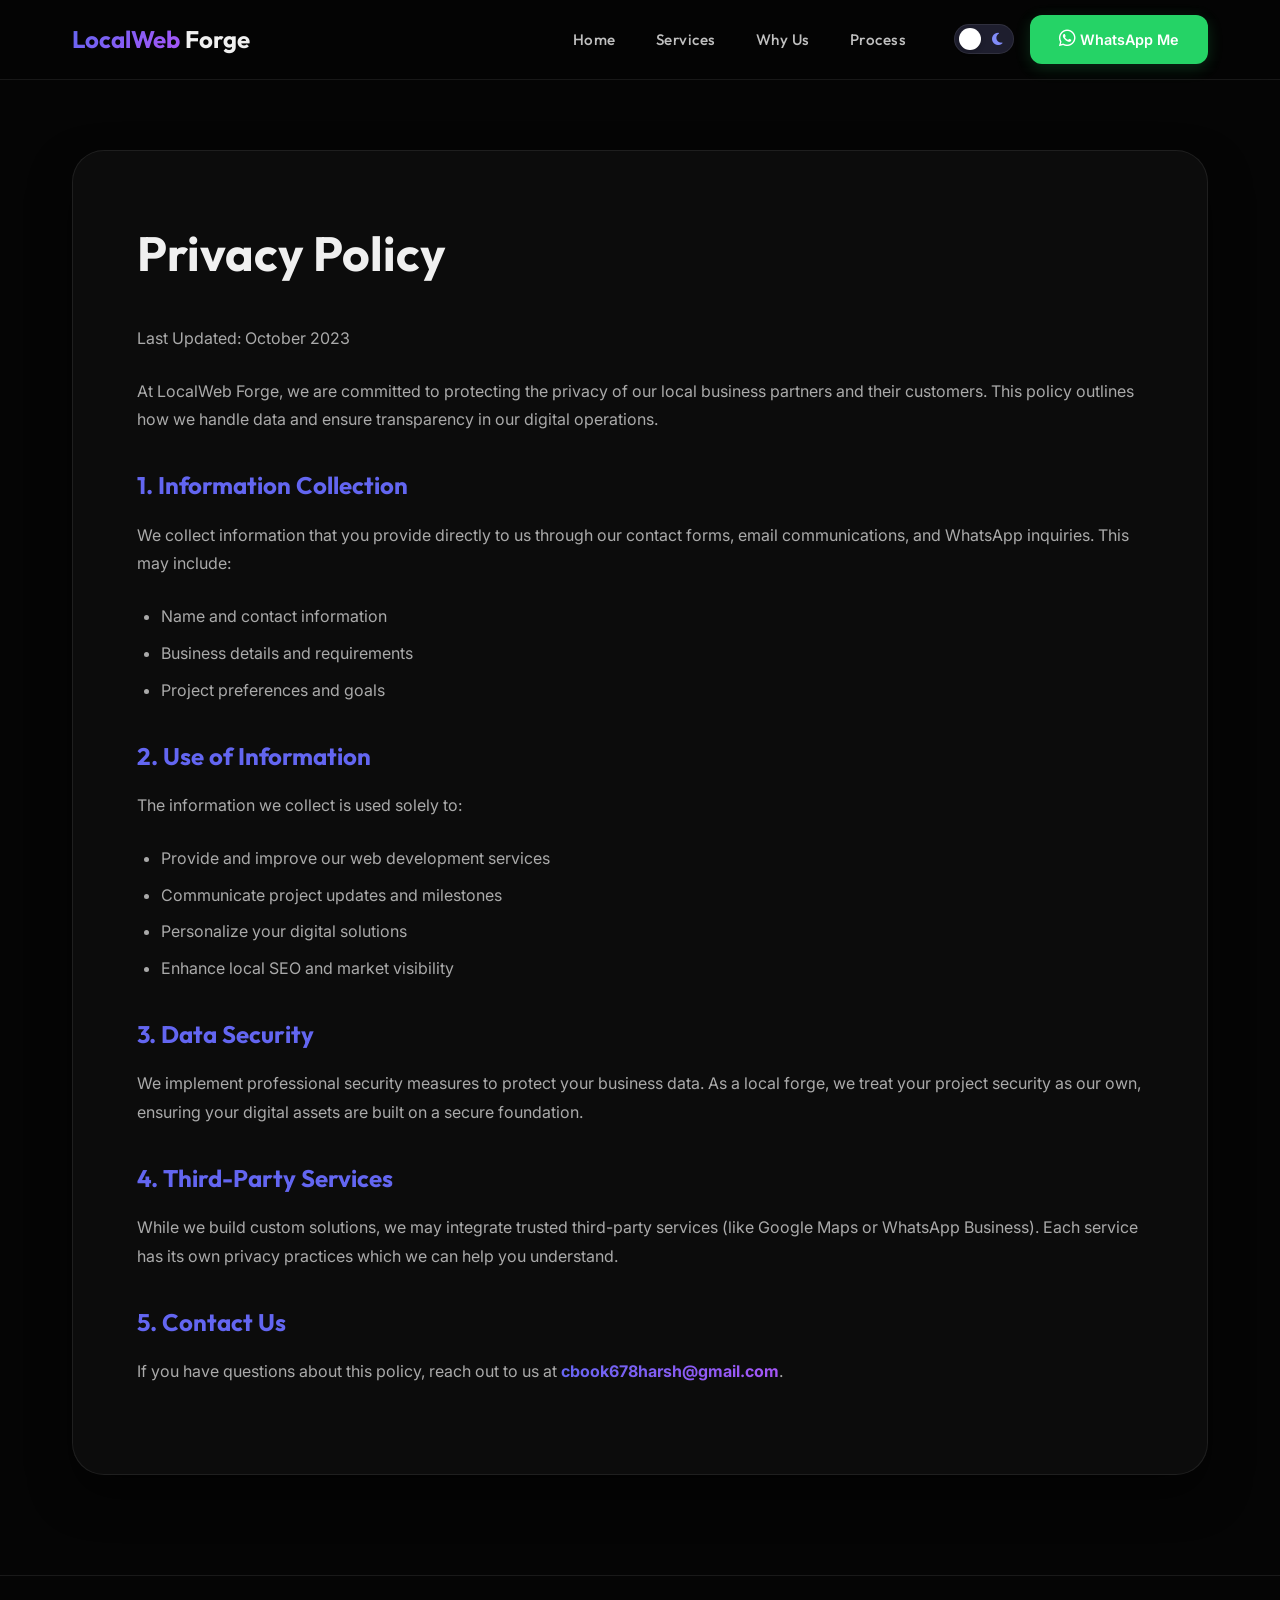
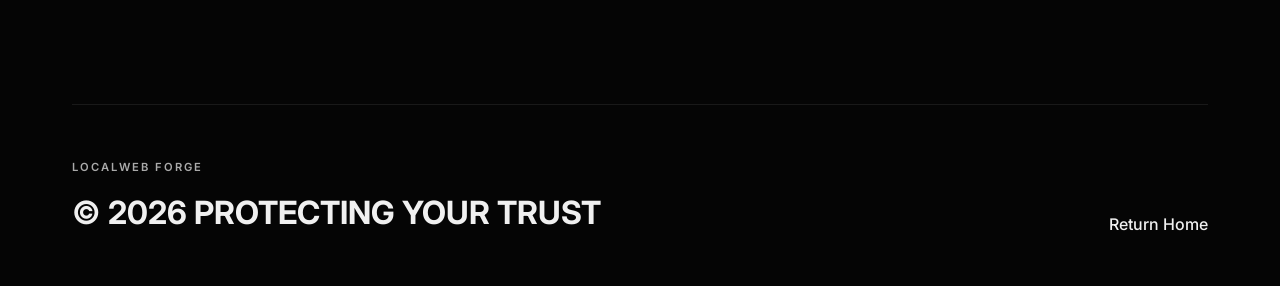
==== privacy.html @ 124cf1d2 "Add files via upload" ====
<!DOCTYPE html>
<html lang="en">
<head>
    <meta charset="UTF-8">
    <meta name="viewport" content="width=device-width, initial-scale=1.0">
    <title>Privacy Policy | LocalWeb Forge</title>
    <link rel="stylesheet" href="style.css">
    <link rel="preconnect" href="https://fonts.googleapis.com">
    <link rel="preconnect" href="https://fonts.gstatic.com" crossorigin>
    <link href="https://fonts.googleapis.com/css2?family=Inter:wght@300;400;500;600;700&family=Outfit:wght@300;400;500;600;700&display=swap" rel="stylesheet">
    <link rel="stylesheet" href="https://cdnjs.cloudflare.com/ajax/libs/font-awesome/6.4.0/css/all.min.css">
    <style>
        .legal-page { padding-top: 150px; padding-bottom: 100px; }
        .legal-card { background: var(--glass-bg); border: 1px solid var(--glass-border); border-radius: 32px; padding: clamp(2rem, 5vw, 4rem); box-shadow: var(--card-shadow); }
        .legal-card h1 { font-family: var(--font-heading); font-size: 3rem; margin-bottom: 2rem; }
        .legal-card h2 { font-family: var(--font-heading); margin-top: 2rem; margin-bottom: 1rem; color: var(--accent-color); }
        .legal-card p, .legal-card ul { margin-bottom: 1.5rem; color: var(--text-muted); line-height: 1.8; }
        .legal-card ul { padding-left: 1.5rem; }
        .legal-card li { margin-bottom: 0.5rem; }
    </style>
</head>
<body class="dark-theme">
    <nav class="navbar">
        <div class="container navbar-content">
            <div class="logo">
                <a href="index.html" style="text-decoration: none; color: inherit;"><span class="gradient-text">LocalWeb</span> Forge</a>
            </div>
            <div class="nav-right">
                <ul class="nav-links">
                    <li><a href="index.html#home">Home</a></li>
                    <li><a href="index.html#services">Services</a></li>
                    <li><a href="index.html#about">Why Us</a></li>
                    <li><a href="index.html#process">Process</a></li>
                </ul>
                <div class="nav-actions">
                    <div class="theme-switch-wrapper">
                        <label class="theme-switch" for="checkbox">
                            <input type="checkbox" id="checkbox" />
                            <div class="slider round">
                                <i class="fas fa-sun"></i>
                                <i class="fas fa-moon"></i>
                            </div>
                        </label>
                    </div>
                    <a href="https://wa.me/919142385537" class="btn btn-whatsapp">
                        <i class="fab fa-whatsapp"></i>
                        <span>WhatsApp Me</span>
                    </a>
                </div>
            </div>
        </div>
    </nav>

    <main class="legal-page container">
        <div class="legal-card">
            <h1>Privacy Policy</h1>
            <p>Last Updated: October 2023</p>
            
            <p>At LocalWeb Forge, we are committed to protecting the privacy of our local business partners and their customers. This policy outlines how we handle data and ensure transparency in our digital operations.</p>

            <h2>1. Information Collection</h2>
            <p>We collect information that you provide directly to us through our contact forms, email communications, and WhatsApp inquiries. This may include:</p>
            <ul>
                <li>Name and contact information</li>
                <li>Business details and requirements</li>
                <li>Project preferences and goals</li>
            </ul>

            <h2>2. Use of Information</h2>
            <p>The information we collect is used solely to:</p>
            <ul>
                <li>Provide and improve our web development services</li>
                <li>Communicate project updates and milestones</li>
                <li>Personalize your digital solutions</li>
                <li>Enhance local SEO and market visibility</li>
            </ul>

            <h2>3. Data Security</h2>
            <p>We implement professional security measures to protect your business data. As a local forge, we treat your project security as our own, ensuring your digital assets are built on a secure foundation.</p>

            <h2>4. Third-Party Services</h2>
            <p>While we build custom solutions, we may integrate trusted third-party services (like Google Maps or WhatsApp Business). Each service has its own privacy practices which we can help you understand.</p>

            <h2>5. Contact Us</h2>
            <p>If you have questions about this policy, reach out to us at <a href="mailto:cbook678harsh@gmail.com" class="gradient-text">cbook678harsh@gmail.com</a>.</p>
        </div>
    </main>

    <footer class="main-footer">
        <div class="container">
            <div class="footer-bottom-bar">
                <div class="copyright">
                    <span class="muted">LOCALWEB FORGE</span>
                    <h3>&copy; 2026 PROTECTING YOUR TRUST</h3>
                </div>
                <div class="footer-links">
                    <a href="index.html" class="btn-text">Return Home</a>
                </div>
            </div>
        </div>
    </footer>

    <script src="main.js"></script>
</body>
</html>
---- style.css ----
:root {
    /* Dark Theme (Default) */
    --bg-color: #050505;
    --text-color: #f0f0f0;
    --text-muted: #aaa;
    --primary-gradient: linear-gradient(135deg, #6366f1 0%, #a855f7 100%);
    --accent-color: #6366f1;
    --glass-bg: rgba(255, 255, 255, 0.03);
    --glass-border: rgba(255, 255, 255, 0.08);
    --card-shadow: 0 20px 40px rgba(0, 0, 0, 0.5);
    --font-heading: 'Outfit', sans-serif;
    --font-body: 'Inter', sans-serif;
    --nav-bg: rgba(5, 5, 5, 0.5);
    --toggle-bg: #1e1e2e;
}

[data-theme="light"] {
    --bg-color: #f8fafc;
    --text-color: #0f172a;
    --text-muted: #475569;
    --glass-bg: rgba(255, 255, 255, 0.7);
    --glass-border: rgba(15, 23, 42, 0.08);
    --card-shadow: 0 10px 30px -5px rgba(15, 23, 42, 0.05);
    --nav-bg: rgba(248, 250, 252, 0.8);
    --toggle-bg: #cbd5e1;
}

[data-theme="light"] .navbar.scrolled {
    background: rgba(248, 250, 252, 0.95);
    border-bottom: 1px solid rgba(99, 102, 241, 0.1);
}

[data-theme="light"] i:not(.navbar i, .footer i) {
    color: var(--accent-color);
}

[data-theme="light"] .hero-badge {
    background: rgba(99, 102, 241, 0.1);
    color: var(--accent-color);
    border-color: rgba(99, 102, 241, 0.2);
}

* {
    margin: 0;
    padding: 0;
    box-sizing: border-box;
}

html {
    scroll-behavior: smooth;
}

body {
    background-color: var(--bg-color);
    color: var(--text-color);
    font-family: var(--font-body);
    line-height: 1.6;
    overflow-x: hidden;
}

/* Live Icon Animations */
@keyframes iconFloat {
    0%, 100% { transform: translateY(0); }
    50% { transform: translateY(-6px); }
}

@keyframes iconPulse {
    0%, 100% { transform: scale(1); opacity: 1; }
    50% { transform: scale(1.1); opacity: 0.9; }
}

@keyframes iconRotate {
    0% { transform: rotate(0deg); }
    25% { transform: rotate(5deg); }
    75% { transform: rotate(-5deg); }
    100% { transform: rotate(0deg); }
}

@keyframes rocketLaunch {
    0% { transform: translate(0, 0) rotate(0deg); opacity: 1; }
    30% { transform: translate(40px, -40px) rotate(15deg); opacity: 0; }
    31% { transform: translate(-40px, 40px) rotate(0deg); opacity: 0; }
    60% { transform: translate(0, 0) rotate(0deg); opacity: 1; }
    100% { transform: translate(0, 0) rotate(0deg); opacity: 1; }
}

@keyframes cartDrive {
    0%, 100% { transform: translateX(0) rotate(0deg); }
    25% { transform: translateX(8px) rotate(8deg); }
    75% { transform: translateX(-8px) rotate(-8deg); }
}

.rocket-launch {
    animation: rocketLaunch 4s ease-in-out infinite !important;
}

.cart-move {
    animation: cartDrive 3s ease-in-out infinite !important;
}

.container {
    max-width: 1200px;
    margin: 0 auto;
    padding: 0 clamp(1rem, 3vw, 2rem);
}

.gradient-text {
    background: var(--primary-gradient);
    -webkit-background-clip: text;
    background-clip: text;
    -webkit-text-fill-color: transparent;
    font-weight: 700;
}

/* Navbar Base */
.navbar {
    position: fixed;
    top: 0;
    width: 100%;
    height: 80px;
    display: flex;
    align-items: center;
    background: rgba(5, 5, 5, 0.5);
    backdrop-filter: blur(15px);
    -webkit-backdrop-filter: blur(15px);
    z-index: 2000;
    border-bottom: 1px solid var(--glass-border);
    transition: all 0.4s cubic-bezier(0.4, 0, 0.2, 1);
}

.navbar.scrolled {
    height: 70px;
    background: rgba(5, 5, 5, 0.9);
    border-bottom: 1px solid rgba(99, 102, 241, 0.2);
}

.navbar-content {
    display: flex;
    justify-content: space-between;
    align-items: center;
    width: 100%;
}

.nav-right {
    display: flex;
    align-items: center;
    gap: 3rem;
}

.logo {
    font-family: var(--font-heading);
    font-size: 1.5rem;
    font-weight: 700;
    color: var(--text-color);
}

[data-theme="dark"] .logo {
    animation: adaptiveText 20s infinite linear;
}

.nav-links {
    display: flex;
    gap: 2.5rem;
    list-style: none;
    align-items: center;
}

.nav-links a {
    text-decoration: none;
    color: var(--text-color);
    font-weight: 500;
    font-family: var(--font-heading);
    font-size: 0.95rem;
    letter-spacing: 0.5px;
    transition: all 0.3s ease;
    position: relative;
    opacity: 0.8;
}

[data-theme="dark"] .nav-links a {
    animation: adaptiveText 20s infinite linear;
}

.nav-links a:hover {
    color: var(--accent-color);
    opacity: 1;
}

.nav-links a::after {
    content: '';
    position: absolute;
    bottom: -5px;
    left: 50%;
    width: 0;
    height: 2px;
    background: var(--primary-gradient);
    transition: all 0.3s ease;
    transform: translateX(-50%);
}

.nav-links a:hover::after {
    width: 100%;
}

.nav-actions {
    display: flex;
    align-items: center;
    gap: 1rem;
}

/* WhatsApp Button */
.btn-whatsapp {
    background: #25D366;
    color: white;
    display: flex;
    align-items: center;
    gap: 0.8rem;
    padding: 0.6rem 1.4rem;
    border-radius: 50px;
    font-size: 0.9rem;
    box-shadow: 0 4px 15px rgba(37, 211, 102, 0.2);
}

.btn-whatsapp:hover {
    background: #128C7E;
    transform: translateY(-2px) scale(1.02);
    box-shadow: 0 6px 20px rgba(37, 211, 102, 0.3);
}

.btn-whatsapp i {
    font-size: 1.2rem;
}

/* Mobile Toggle Hamburger */
.mobile-toggle {
    display: none;
    flex-direction: column;
    gap: 6px;
    background: none;
    border: none;
    cursor: pointer;
    padding: 5px;
    z-index: 2001;
}

.mobile-toggle .bar {
    width: 25px;
    height: 2px;
    background: var(--text-color);
    border-radius: 2px;
    transition: all 0.3s ease-in-out;
}

/* Mobile Toggle Animation (Active) */
.mobile-toggle.active .bar:nth-child(1) {
    transform: translateY(8px) rotate(45deg);
}

.mobile-toggle.active .bar:nth-child(2) {
    opacity: 0;
}

.mobile-toggle.active .bar:nth-child(3) {
    transform: translateY(-8px) rotate(-45deg);
}

/* Mobile Navigation Overlay */
.mobile-nav {
    position: fixed;
    top: 0;
    right: -100%;
    width: 80%;
    height: 100vh;
    background: var(--bg-color);
    backdrop-filter: blur(20px);
    display: flex;
    justify-content: center;
    align-items: center;
    transition: right 0.5s cubic-bezier(0.77, 0, 0.175, 1);
    z-index: 1500;
    border-left: 1px solid var(--glass-border);
}

[data-theme="dark"] .mobile-nav {
    background: rgba(5, 5, 5, 0.98);
}

[data-theme="light"] .mobile-nav {
    background: rgba(248, 250, 252, 0.98);
}

.mobile-nav.active {
    right: 0;
}

.mobile-links {
    list-style: none;
    text-align: center;
}

.mobile-links li {
    margin: 2rem 0;
    opacity: 0;
    transform: translateX(50px);
    transition: all 0.4s ease;
}

.mobile-nav.active .mobile-links li {
    opacity: 1;
    transform: translateX(0);
}

.mobile-nav.active .mobile-links li:nth-child(1) { transition-delay: 0.1s; }
.mobile-nav.active .mobile-links li:nth-child(2) { transition-delay: 0.2s; }
.mobile-nav.active .mobile-links li:nth-child(3) { transition-delay: 0.3s; }
.mobile-nav.active .mobile-links li:nth-child(4) { transition-delay: 0.4s; }
.mobile-nav.active .mobile-links li:nth-child(5) { transition-delay: 0.5s; }

.mobile-links a {
    text-decoration: none;
    color: var(--text-color);
    font-size: 1.5rem;
    font-weight: 600;
    font-family: var(--font-heading);
}

.mobile-wa {
    margin-top: 1rem;
}

/* Buttons */
.btn {
    padding: 0.8rem 1.8rem;
    border-radius: 12px;
    text-decoration: none;
    font-weight: 600;
    transition: transform 0.3s ease, box-shadow 0.3s ease;
    display: inline-block;
    cursor: pointer;
    border: none;
    font-family: var(--font-body);
}

.btn-primary {
    background: var(--primary-gradient);
    color: white;
    box-shadow: 0 4px 15px rgba(99, 102, 241, 0.3);
}

.btn-primary:hover {
    transform: translateY(-2px);
    box-shadow: 0 6px 20px rgba(99, 102, 241, 0.4);
}

.btn-secondary {
    background: var(--glass-bg);
    color: white;
    border: 1px solid var(--glass-border);
}

.btn-secondary:hover {
    background: rgba(255, 255, 255, 0.08);
    transform: translateY(-2px);
}

/* Badge */
/* Theme Switch Slider */
.theme-switch-wrapper {
    display: flex;
    align-items: center;
}

.theme-switch {
    display: inline-block;
    height: 30px;
    position: relative;
    width: 60px;
}

.theme-switch input {
    display: none;
}

.slider {
    background-color: var(--toggle-bg);
    bottom: 0;
    cursor: pointer;
    left: 0;
    position: absolute;
    right: 0;
    top: 0;
    transition: .4s;
    display: flex;
    align-items: center;
    justify-content: space-around;
    padding: 0 5px;
    border: 1px solid var(--glass-border);
}

.slider i {
    font-size: 14px;
    color: #fdb813;
}

.slider i.fa-moon {
    color: #818cf8;
}

.slider:before {
    background-color: #fff;
    bottom: 3px;
    content: "";
    height: 22px;
    left: 4px;
    position: absolute;
    transition: .4s;
    width: 22px;
    z-index: 2;
    box-shadow: 0 2px 5px rgba(0,0,0,0.2);
}

input:checked + .slider {
    background-color: var(--toggle-bg);
}

input:checked + .slider:before {
    transform: translateX(30px);
}

.slider.round {
    border-radius: 34px;
}

.slider.round:before {
    border-radius: 50%;
}

.mobile-theme-item {
    display: flex;
    align-items: center;
    gap: 1.5rem;
    color: var(--text-color);
    font-family: var(--font-heading);
    font-size: 1.2rem;
    font-weight: 600;
}

/* Hero Section */
.hero {
    position: relative;
    padding: clamp(100px, 15vh, 180px) 0 100px;
    min-height: 100vh;
    display: flex;
    align-items: center;
    overflow: hidden; /* Prevent sun/moon overflow */
}

.hero .container {
    position: relative;
    z-index: 10;
    display: flex;
    flex-direction: column;
    align-items: center;
    justify-content: center;
    text-align: center;
}

.hero-content {
    display: flex;
    flex-direction: column;
    align-items: center;
    text-align: center;
}

.hero-content h1 {
    font-family: var(--font-heading);
    font-size: clamp(2.5rem, 8vw, 4.5rem);
    line-height: 1.1;
    margin-bottom: 1.5rem;
    animation: adaptiveText 20s infinite linear;
}

.hero-content p {
    font-size: clamp(1rem, 2.5vw, 1.25rem);
    color: #aaa;
    margin-bottom: 2.5rem;
    max-width: 600px;
    animation: adaptiveTextPara 20s infinite linear;
}

@keyframes adaptiveText {
    0%, 15%, 85%, 100% { color: #050505; } /* Day: Dark Text */
    30%, 70% { color: #ffffff; } /* Night/Sunset: White Text */
}

[data-theme="light"] .hero-content h1,
[data-theme="light"] .hero-content p {
    animation: none;
    color: var(--text-color);
}

@keyframes adaptiveTextPara {
    0%, 15%, 85%, 100% { color: #333; } /* Day: Darker Gray */
    30%, 70% { color: #aaa; } /* Night: Light Gray */
}

.hero-btns {
    display: flex;
    flex-direction: column;
    align-items: center;
    gap: 1.25rem;
}

.hero-btns .btn-primary {
    animation: adaptiveBtnPrimary 20s infinite linear;
}

.hero-btns .btn-secondary {
    background: none;
    border: none;
    padding: 0.8rem 0.5rem;
    position: relative;
    box-shadow: none;
    animation: adaptiveText 20s infinite linear;
    display: flex;
    align-items: center;
    gap: 0.5rem;
}

.hero-contact-btn i {
    display: none;
}

.hero-btns .btn-secondary::after {
    content: '';
    position: absolute;
    bottom: 5px;
    left: 0;
    width: 0;
    height: 2px;
    background: var(--primary-gradient);
    transition: width 0.3s ease;
}

.hero-btns .btn-secondary:hover {
    transform: translateY(-2px);
    background: none;
}

.hero-btns .btn-secondary:hover::after {
    width: 100%;
}

@keyframes adaptiveBtnPrimary {
    0%, 15%, 85%, 100% { box-shadow: 0 4px 15px rgba(0, 0, 0, 0.2); }
    30%, 70% { box-shadow: 0 4px 15px rgba(99, 102, 241, 0.3); }
}

.hero-character-area {
    position: relative;
    display: flex;
    justify-content: center;
    align-items: center;
    width: 100%;
}

.day-night-cycle {
    position: absolute;
    top: 0;
    left: 0;
    width: 100%;
    height: 100%;
    animation: transitionSky 20s infinite linear;
    z-index: 1;
}

@keyframes transitionSky {
    0%, 100% { background: #87CEEB; } /* Day - Sky Blue */
    25% { background: #fdb813; } /* Sunset - Orange */
    50% { background: #0c1445; } /* Night - Deep Blue/Black */
    75% { background: #4a148c; } /* Sunrise - Purple */
}

.stars {
    position: absolute;
    top: 0;
    left: 0;
    width: 100%;
    height: 100%;
    background-image: 
        radial-gradient(2px 2px at 20px 30px, #eee, rgba(0,0,0,0)),
        radial-gradient(2px 2px at 40px 70px, #fff, rgba(0,0,0,0)),
        radial-gradient(2px 2px at 150px 150px, #ddd, rgba(0,0,0,0)),
        radial-gradient(2px 2px at 250px 100px, #fff, rgba(0,0,0,0)),
        radial-gradient(2px 2px at 300px 200px, #eee, rgba(0,0,0,0));
    background-repeat: repeat;
    background-size: 300px 300px;
    opacity: 0;
    z-index: 2;
    animation: starsFade 20s infinite linear;
}

@keyframes starsFade {
    0%, 40%, 100% { opacity: 0; }
    50%, 90% { opacity: 0.5; }
}

.sun, .moon {
    position: absolute;
    width: 60px;
    height: 60px;
    border-radius: 50%;
    z-index: 2;
    bottom: 0;
    left: 50%;
    transform-origin: center center;
}

.sun {
    background: #fdb813;
    box-shadow: 0 0 50px #fdb813;
    animation: sunOrbitNew 20s infinite linear;
}

.moon {
    background: #f0f0f0;
    box-shadow: 0 0 40px #fff;
    animation: moonOrbitNew 20s infinite linear;
}

@keyframes sunOrbitNew {
    0% { transform: translate(-50%, 0) rotate(-140deg) translateY(-85vh) rotate(140deg); opacity: 0; }
    5% { opacity: 1; }
    45% { opacity: 1; }
    50% { transform: translate(-50%, 0) rotate(-40deg) translateY(-85vh) rotate(40deg); opacity: 0; }
    100% { transform: translate(-50%, 0) rotate(-40deg) translateY(-85vh) rotate(40deg); opacity: 0; }
}

@keyframes moonOrbitNew {
    0% { transform: translate(-50%, 0) rotate(-140deg) translateY(-85vh) rotate(140deg); opacity: 0; }
    50% { transform: translate(-50%, 0) rotate(-140deg) translateY(-85vh) rotate(140deg); opacity: 0; }
    55% { opacity: 1; }
    95% { opacity: 1; }
    100% { transform: translate(-50%, 0) rotate(-40deg) translateY(-85vh) rotate(40deg); opacity: 0; }
}

.developer-scene {
    position: absolute;
    bottom: 20px;
    left: 50%;
    transform: translateX(-50%);
    width: 100%;
    z-index: 10;
}

.developer-scene svg {
    width: 100%;
    height: auto;
}

/* Full Body Man Animations */
.left-hand {
    animation: typingLeft 0.15s infinite alternate ease-in-out;
}

.right-hand {
    animation: typingRight 0.18s infinite alternate ease-in-out;
}

@keyframes typingLeft {
    0% { transform: translateY(0) translateX(0); }
    100% { transform: translateY(-5px) translateX(2px); }
}

@keyframes typingRight {
    0% { transform: translateY(0) translateX(0); }
    100% { transform: translateY(-4px) translateX(-2px); }
}

.leg-left {
    animation: legTap 0.4s infinite alternate ease-in-out;
    transform-origin: 240px 320px;
}

@keyframes legTap {
    0% { transform: rotate(-10deg) translateY(0); }
    100% { transform: rotate(-8deg) translateY(-2px); }
}

.head-bob {
    animation: headBob 3s infinite ease-in-out;
    transform-origin: 250px 200px;
}

@keyframes headBob {
    0%, 100% { transform: rotate(-1deg) translateY(0); }
    50% { transform: rotate(1deg) translateY(2px); }
}

.body-sway {
    animation: bodySway 6s infinite ease-in-out;
    transform-origin: center bottom;
}

@keyframes bodySway {
    0%, 100% { transform: skewX(0.5deg); }
    50% { transform: skewX(-0.5deg); }
}

/* Cat Animation */
.cat-tail {
    animation: tailWag 2.5s infinite ease-in-out;
    transform-origin: 190px 380px;
}

@keyframes tailWag {
    0%, 100% { transform: rotate(0deg); }
    50% { transform: rotate(10deg); }
}

.cat-eyes {
    animation: catSleep 20s infinite linear;
}

@keyframes catSleep {
    0%, 45% { opacity: 1; transform: scaleY(1); }
    50%, 95% { opacity: 0; transform: scaleY(0.1); }
    100% { opacity: 1; transform: scaleY(1); }
}




.digital-waves {
    position: absolute;
    bottom: 0;
    left: 0;
    width: 100%;
    height: 50%;
    background: linear-gradient(to top, rgba(99, 102, 241, 0.2), transparent);
    z-index: 5;
    animation: wavesAnim 3s infinite linear;
}

@keyframes wavesAnim {
    0% { transform: skewX(0deg); }
    50% { transform: skewX(5deg); }
    100% { transform: skewX(0deg); }
}


/* Tech Stack Marquee */
.tech-stack-marquee {
    width: 100%;
    overflow: hidden;
    background: var(--glass-bg);
    border-top: 1px solid var(--glass-border);
    border-bottom: 1px solid var(--glass-border);
    padding: 1.5rem 0;
    position: relative;
    z-index: 100;
}

.marquee-content {
    display: flex;
    white-space: nowrap;
    animation: marquee-scroll 25s linear infinite;
    gap: 4rem;
    width: max-content;
}

.tech-item {
    display: flex;
    align-items: center;
    gap: 1rem;
    font-family: var(--font-heading);
    font-weight: 600;
    font-size: 1.1rem;
    color: var(--text-color);
    opacity: 0.7;
    transition: opacity 0.3s ease;
}

.tech-item i {
    font-size: 1.4rem;
    color: var(--accent-color);
}

.tech-item:hover {
    opacity: 1;
}

@keyframes marquee-scroll {
    0% { transform: translateX(0); }
    100% { transform: translateX(-50%); }
}

[data-theme="light"] .tech-stack-marquee {
    background: #fff;
}

/* Services */
.services {
    padding: 100px 0;
    background: radial-gradient(circle at top right, rgba(99, 102, 241, 0.05), transparent 400px);
}

.section-header {
    text-align: center;
    margin-bottom: 4rem;
}

.section-header h2 {
    font-family: var(--font-heading);
    font-size: 2.5rem;
    margin-bottom: 1rem;
}

.section-header p {
    color: var(--text-muted);
}

.services-grid {
    display: grid;
    grid-template-columns: repeat(auto-fit, minmax(250px, 1fr));
    gap: 2rem;
}

.service-card {
    background: var(--glass-bg);
    border: 1px solid var(--glass-border);
    padding: 3rem 2rem;
    border-radius: 24px;
    transition: all 0.3s ease;
    text-align: center;
}

.service-card:hover {
    transform: translateY(-10px);
    border-color: var(--accent-color);
    background: rgba(255, 255, 255, 0.05);
}

.icon-container {
    width: 65px;
    height: 65px;
    background: #000;
    border: 1px solid var(--accent-color);
    border-radius: 16px;
    display: flex;
    align-items: center;
    justify-content: center;
    margin: 0 auto 1.5rem;
    font-size: 1.5rem;
    color: white;
    transition: all 0.4s ease;
}

[data-theme="light"] .icon-container {
    background: #fff;
}

.icon-container i {
    animation: iconFloat 4s ease-in-out infinite;
}

[data-theme="light"] .icon-container i {
    color: #000;
}

.service-card:hover .icon-container {
    background: var(--primary-gradient);
    transform: scale(1.1) rotate(5deg);
}

.service-card:hover .icon-container i {
    color: #fff;
}

.service-card h3 {
    font-family: var(--font-heading);
    margin-bottom: 1rem;
    font-size: 1.3rem;
}

.service-card p {
    color: var(--text-muted);
    font-size: 0.95rem;
}

/* Why Us Section - Benefit Grid */
.about {
    padding: clamp(4rem, 10vw, 8rem) 0;
    overflow: hidden;
}

.about-wrapper {
    display: grid;
    grid-template-columns: 1fr 1.2fr;
    gap: 4rem;
    align-items: center;
}

.about-intro h2 {
    font-size: clamp(2rem, 5vw, 3rem);
    line-height: 1.2;
    margin: 1.5rem 0;
}

.about-intro p {
    margin-bottom: 2.5rem;
    font-size: 1.1rem;
    max-width: 500px;
}

.about-cta-box {
    display: flex;
    gap: 3rem;
    padding-top: 2rem;
    border-top: 1px solid var(--glass-border);
}

.cta-stat {
    display: flex;
    flex-direction: column;
}

.cta-stat strong {
    font-size: 2.2rem;
    font-family: var(--font-heading);
    color: var(--accent-color);
    line-height: 1;
}

.cta-stat span {
    font-size: 0.85rem;
    text-transform: uppercase;
    letter-spacing: 1.5px;
    color: var(--text-muted);
    margin-top: 0.5rem;
}

.benefit-grid {
    display: grid;
    grid-template-columns: repeat(2, 1fr);
    gap: 2rem;
}

.benefit-card {
    background: var(--glass-bg);
    border: 1px solid var(--glass-border);
    padding: 2.5rem 2rem;
    border-radius: 28px;
    transition: all 0.4s cubic-bezier(0.175, 0.885, 0.32, 1.275);
    display: flex;
    flex-direction: column;
    gap: 1.5rem;
    box-shadow: var(--card-shadow);
}

.benefit-card:hover {
    transform: translateY(-8px) scale(1.02);
    border-color: var(--accent-color);
    box-shadow: 0 20px 40px rgba(0, 0, 0, 0.15);
    background: rgba(255, 255, 255, 0.05);
}

[data-theme="light"] .benefit-card:hover {
    background: #fff;
    box-shadow: 0 20px 40px rgba(0, 0, 0, 0.05);
}

.benefit-icon {
    width: 60px;
    height: 60px;
    background: #000;
    border: 1px solid var(--accent-color);
    border-radius: 18px;
    display: flex;
    align-items: center;
    justify-content: center;
    font-size: 1.5rem;
    color: white;
    box-shadow: 0 10px 20px rgba(99, 102, 241, 0.1);
    transition: all 0.4s ease;
}

[data-theme="light"] .benefit-icon {
    background: #fff;
}

[data-theme="light"] .benefit-icon i {
    color: #000;
}

.benefit-icon i {
    animation: iconRotate 5s ease-in-out infinite;
}

.benefit-card:hover .benefit-icon {
    background: var(--primary-gradient);
    transform: rotate(10deg) scale(1.1);
}

.benefit-card:hover .benefit-icon i {
    color: #fff;
}

.benefit-info h3 {
    font-family: var(--font-heading);
    font-size: 1.25rem;
    margin-bottom: 0.5rem;
    color: var(--text-color);
}

.benefit-info p {
    font-size: 0.9rem;
    color: var(--text-muted);
    line-height: 1.6;
}

/* Adaptability Helpers */
.step-content p, .contact-info p {
    color: var(--text-muted);
}
.form-group input, .form-group textarea {
    background: var(--glass-bg);
    border: 1px solid var(--glass-border);
    color: var(--text-color);
}

/* Roadmap Process */
.roadmap-wrapper {
    position: relative;
    padding: 100px 0;
    margin-top: 4rem;
}

.roadmap-line {
    position: absolute;
    top: 50%;
    left: 0;
    width: 100%;
    height: 120px;
    transform: translateY(-50%);
    z-index: 1;
}

.roadmap-line svg {
    width: 100%;
    height: 100%;
    display: block;
}

.roadmap-line path {
    stroke: rgba(255, 255, 255, 0.1);
    stroke-width: 2;
}

.glowing-path {
    stroke: var(--accent-color) !important;
    stroke-width: 3;
    stroke-dasharray: 20, 20;
    animation: flow 30s linear infinite;
    opacity: 0.3;
    filter: drop-shadow(0 0 8px var(--accent-color));
}

@keyframes flow {
    to { stroke-dashoffset: -1000; }
}

[data-theme="light"] .roadmap-line path {
    stroke: rgba(15, 23, 42, 0.1);
}

.roadmap-nodes {
    display: flex;
    justify-content: space-around;
    position: relative;
    z-index: 2;
}

.roadmap-node {
    width: 25%;
    display: flex;
    flex-direction: column;
    align-items: center;
    position: relative;
    height: 320px;
    z-index: 5;
}

.node-box {
    display: flex;
    flex-direction: column;
    align-items: center;
    gap: 1rem;
    padding: 1rem;
    border-radius: 20px;
    transition: all 0.4s ease;
    width: 240px;
}

.roadmap-node:hover .node-box {
    background: var(--glass-bg);
    box-shadow: 0 10px 30px rgba(0,0,0,0.2);
    transform: translateY(-5px);
}

.node-icon {
    width: 65px;
    height: 65px;
    background: #000;
    border: 2px solid var(--accent-color);
    border-radius: 18px;
    display: flex;
    align-items: center;
    justify-content: center;
    font-size: 1.6rem;
    color: #fff;
    box-shadow: 0 0 20px rgba(99, 102, 241, 0.3);
    transition: all 0.4s ease;
}

[data-theme="light"] .node-icon {
    background: #fff;
    box-shadow: 0 5px 15px rgba(99, 102, 241, 0.1);
}

[data-theme="light"] .node-icon i {
    color: #000;
}

.node-icon i {
    animation: iconPulse 3s ease-in-out infinite;
}

.roadmap-node:hover .node-icon {
    transform: scale(1.1) rotate(5deg);
    background: var(--accent-color);
    box-shadow: 0 0 35px var(--accent-color);
}

.roadmap-node:hover .node-icon i {
    color: #fff;
}

/* Perfect Joint Centering */
.node-dot {
    width: 14px;
    height: 14px;
    background: var(--accent-color);
    border-radius: 50%;
    position: absolute;
    top: 50%;
    left: 50%;
    transform: translate(-50%, -50%);
    box-shadow: 0 0 15px var(--accent-color);
    z-index: 10;
}

.node-up {
    justify-content: flex-start;
}

.node-down {
    justify-content: flex-end;
}

.node-content {
    text-align: center;
}

.node-content h3 {
    font-size: 1.15rem;
    margin-bottom: 0.4rem;
    color: var(--text-color);
    font-family: var(--font-heading);
    font-weight: 700;
}

.node-content p {
    font-size: 0.85rem;
    color: var(--text-muted);
    line-height: 1.4;
}

/* Mobile Compatibility */
@media (max-width: 992px) {
    .nav-links, .nav-actions .btn-whatsapp {
        display: none !important;
    }
    
    .mobile-toggle {
        display: flex;
    }

    .roadmap-line {
        display: none;
    }

    .roadmap-nodes {
        flex-direction: column;
        gap: 2.5rem;
        align-items: flex-start;
        padding-left: 30px;
        border-left: 2px dashed var(--accent-color);
        margin-left: 15px;
    }

    .roadmap-node {
        width: 100% !important;
        height: auto !important;
        flex-direction: row !important;
        align-items: center !important;
        gap: 1.5rem;
        justify-content: flex-start !important;
    }

    .node-box {
        width: 100% !important;
        flex-direction: row !important;
        align-items: center !important;
        text-align: left !important;
        gap: 1.25rem;
        padding: 0 !important;
    }

    .node-dot {
        left: -31px !important;
        top: 50% !important;
        transform: translate(-50%, -50%) !important;
        position: absolute;
    }

    .node-icon {
        width: 50px !important;
        height: 50px !important;
        font-size: 1.2rem !important;
        border-radius: 12px !important;
        flex-shrink: 0;
    }

    .node-content {
        text-align: left !important;
    }
}

/* Bonus Section */
.bonus-section {
    padding: 60px 0;
}

.bonus-card {
    background: linear-gradient(135deg, rgba(99, 102, 241, 0.1), rgba(168, 85, 247, 0.1));
    border: 2px solid var(--accent-color);
    border-radius: 40px;
    padding: clamp(2rem, 5vw, 4rem);
    display: flex;
    justify-content: space-between;
    align-items: center;
    gap: 3rem;
    position: relative;
    overflow: hidden;
}

.bonus-badge {
    background: var(--primary-gradient);
    color: white;
    padding: 0.5rem 1.2rem;
    border-radius: 50px;
    font-size: 0.75rem;
    font-weight: 800;
    letter-spacing: 2px;
    margin-bottom: 1.5rem;
    display: inline-block;
}

.bonus-content h2 {
    font-family: var(--font-heading);
    font-size: clamp(2rem, 5vw, 3rem);
    margin-bottom: 1rem;
    line-height: 1.1;
}

.bonus-perks {
    display: flex;
    gap: 2rem;
    margin-top: 2rem;
}

.perk {
    display: flex;
    align-items: center;
    gap: 0.8rem;
    font-weight: 600;
    font-size: 0.9rem;
    color: var(--text-color);
}

.perk i {
    color: #22c55e;
}

.bonus-action {
    text-align: center;
    min-width: 280px;
}

.pulse-btn {
    animation: pulse-glow 2s infinite;
    display: flex;
    align-items: center;
    justify-content: center;
    gap: 0.8rem;
    padding: 1.2rem 2.5rem !important;
    font-size: 1.1rem !important;
}

@keyframes pulse-glow {
    0% { box-shadow: 0 0 0 0 rgba(99, 102, 241, 0.4); }
    70% { box-shadow: 0 0 0 20px rgba(99, 102, 241, 0); }
    100% { box-shadow: 0 0 0 0 rgba(99, 102, 241, 0); }
}

.bonus-availability {
    margin-top: 1rem;
    font-size: 0.8rem;
    color: var(--text-muted);
    font-weight: 500;
}

[data-theme="light"] .bonus-card {
    background: #fff;
    box-shadow: 0 20px 40px rgba(99, 102, 241, 0.1);
}

@media (max-width: 992px) {
    .bonus-card {
        flex-direction: column;
        text-align: center;
        gap: 2.5rem;
    }
    .bonus-perks {
        justify-content: center;
        flex-wrap: wrap;
    }
}

/* Contact */
.contact {
    padding: 100px 0;
}

.contact-card {
    background: var(--glass-bg);
    border: 1px solid var(--glass-border);
    border-radius: 32px;
    display: grid;
    grid-template-columns: 1fr 1fr;
    overflow: hidden;
    box-shadow: var(--card-shadow);
}

.contact-info {
    padding: 4rem;
    background: linear-gradient(rgba(99, 102, 241, 0.1), transparent);
}

.contact-info h2 {
    font-family: var(--font-heading);
    font-size: 2.5rem;
    margin-bottom: 1.2rem;
}

.contact-info p {
    color: var(--text-muted);
    margin-bottom: 3rem;
}

.contact-methods {
    display: flex;
    flex-direction: column;
    gap: 1.5rem;
}

.contact-item {
    display: flex;
    align-items: center;
    gap: 1rem;
    color: var(--text-color);
    text-decoration: none;
    font-size: 1.1rem;
    transition: color 0.3s ease;
}

.contact-item:hover {
    color: var(--accent-color);
}

.contact-item i {
    width: 40px;
    height: 40px;
    background: rgba(255, 255, 255, 0.05);
    border-radius: 10px;
    display: flex;
    align-items: center;
    justify-content: center;
    color: var(--accent-color);
}

.contact-form {
    padding: 4rem;
    background: rgba(255, 255, 255, 0.01);
}

.form-group {
    margin-bottom: 1.5rem;
}

.form-group input, .form-group textarea {
    width: 100%;
    background: var(--glass-bg);
    border: 1px solid var(--glass-border);
    padding: 1rem;
    border-radius: 12px;
    color: var(--text-color);
    font-family: var(--font-body);
    outline: none;
    transition: border-color 0.3s ease;
}

.form-group input:focus, .form-group textarea:focus {
    border-color: var(--accent-color);
    background: var(--bg-color);
}

.w-full {
    width: 100%;
}

/* Footer */
footer {
    padding: 50px 0;
    border-top: 1px solid var(--glass-border);
}

.footer-bottom {
    display: flex;
    justify-content: space-between;
    align-items: center;
}

.footer-bottom p {
    color: #666;
    font-size: 0.9rem;
}

.socials {
    display: flex;
    gap: 1.5rem;
}

.socials a {
    color: #666;
    font-size: 1.2rem;
    transition: color 0.3s ease;
}

.socials a:hover {
    color: white;
}

/* Main Footer */
.main-footer {
    background: var(--bg-color);
    padding: clamp(4rem, 10vw, 8rem) 0 3rem;
    position: relative;
    border-top: 1px solid var(--glass-border);
}

[data-theme="light"] .main-footer {
    background: #fff;
}

.footer-top {
    display: flex;
    justify-content: space-between;
    gap: 4rem;
    margin-bottom: 6rem;
    flex-wrap: wrap;
}

.footer-cta {
    flex: 1;
    min-width: 300px;
}

.footer-heading {
    font-size: clamp(2rem, 6vw, 4rem);
    font-weight: 800;
    line-height: 1;
    margin-bottom: 2rem;
    color: var(--text-color);
    font-family: var(--font-heading);
}

.footer-cta-btns {
    display: flex;
    align-items: center;
    gap: 2rem;
}

.btn-text {
    color: var(--text-color);
    text-decoration: none;
    font-weight: 500;
    transition: all 0.3s ease;
    border-bottom: 1px solid transparent;
}

.btn-text:hover {
    border-bottom: 1px solid var(--accent-color);
    color: var(--accent-color);
}

.footer-links-grid {
    display: grid;
    grid-template-columns: repeat(2, 1fr);
    gap: 4rem;
}

.link-column h4 {
    color: var(--text-color);
    font-size: 0.8rem;
    letter-spacing: 2px;
    margin-bottom: 1.5rem;
    font-weight: 700;
    opacity: 0.8;
}

.link-column ul {
    list-style: none;
}

.link-column li {
    margin-bottom: 1rem;
}

.link-column a {
    text-decoration: none;
    color: var(--text-muted);
    font-size: 0.95rem;
    transition: all 0.3s ease;
}

.link-column a:hover {
    color: var(--accent-color);
    padding-left: 5px;
}

/* Footer Bottom Bar */
.footer-bottom-bar {
    display: flex;
    justify-content: space-between;
    align-items: flex-end;
    padding-top: 3rem;
    border-top: 1px solid var(--glass-border);
    flex-wrap: wrap;
    gap: 2rem;
}

.copyright h3 {
    font-size: clamp(1.2rem, 3vw, 2rem);
    font-weight: 700;
    margin-top: 0.5rem;
    color: var(--text-color);
}

.muted {
    font-size: 0.7rem;
    letter-spacing: 2px;
    color: var(--text-muted);
    font-weight: 600;
}

.local-time #clock {
    font-size: 1.1rem;
    font-weight: 600;
    margin-top: 0.5rem;
    color: var(--text-color);
}

.footer-social-fab a {
    width: 60px;
    height: 60px;
    background: #000;
    border: 1px solid var(--accent-color);
    display: flex;
    align-items: center;
    justify-content: center;
    border-radius: 50%;
    color: white;
    font-size: 1.2rem;
    box-shadow: 0 10px 20px rgba(0, 0, 0, 0.2);
    transition: all 0.4s cubic-bezier(0.175, 0.885, 0.32, 1.275);
}

[data-theme="light"] .footer-social-fab a {
    background: #fff;
    box-shadow: 0 10px 20px rgba(99, 102, 241, 0.1);
}

[data-theme="light"] .footer-social-fab a i {
    color: #000;
}

.footer-social-fab a:hover {
    transform: translateY(-8px) scale(1.1);
    background: var(--primary-gradient);
    box-shadow: 0 15px 30px rgba(99, 102, 241, 0.4);
    border-color: transparent;
}

.footer-social-fab a:hover i {
    color: #fff;
}

/* --- Responsive Architecture --- */

/* Tablet & Smaller (992px) */
@media (max-width: 992px) {
    .nav-links, .nav-actions .btn-whatsapp {
        display: none !important;
    }
    
    .mobile-toggle {
        display: flex;
    }

    .hero .container {
        grid-template-columns: 1fr;
        text-align: center;
        gap: 2rem;
    }

    .hero-content {
        display: flex;
        flex-direction: column;
        align-items: center;
    }

    .hero-contact-btn {
        background: #25D366 !important;
        color: white !important;
        border-radius: 50px !important;
        padding: 1rem 2rem !important;
        margin-top: 0.5rem;
        box-shadow: 0 10px 20px rgba(37, 211, 102, 0.2) !important;
        animation: none !important;
    }

    .hero-contact-btn i {
        display: inline-block !important;
        font-size: 1.2rem;
    }

    .hero-contact-btn span {
        font-weight: 700;
        letter-spacing: 0.5px;
    }

    .hero-contact-btn::after {
        display: none !important;
    }

    .about-wrapper {
        grid-template-columns: 1fr;
        text-align: center;
        gap: 2.5rem;
    }

    /* Adjusting "Big Rectangle" containers */
    .contact-card {
        grid-template-columns: 1fr;
        border-radius: 20px; /* More appropriate for small screens */
    }

    .contact-info, .contact-form {
        padding: 2.5rem 1.5rem; /* Reduced padding */
        background: transparent; /* Seamless feel */
    }

    .benefit-card {
        padding: 2rem 1.5rem;
        border-radius: 20px;
    }

    .service-card {
        padding: 2.5rem 1.5rem;
        border-radius: 20px;
    }
}

/* Mobile (768px) */
@media (max-width: 768px) {
    .section-header {
        margin-bottom: 3rem;
    }

    .section-header h2 {
        font-size: 2rem;
    }

    .benefit-grid {
        grid-template-columns: 1fr;
    }

    .benefit-card {
        align-items: center;
        text-align: center;
    }

    .footer-top {
        flex-direction: column;
        gap: 3rem;
    }

    .footer-links-grid {
        grid-template-columns: 1fr;
        gap: 2rem;
    }

    .footer-bottom-bar {
        flex-direction: column;
        align-items: center;
        text-align: center;
        gap: 1.5rem;
    }
}

/* Small Mobile (480px) */
@media (max-width: 480px) {
    .container {
        padding: 0 1.25rem;
    }

    .hero-content h1 {
        font-size: 2rem;
    }

    .hero-btns {
        flex-direction: column;
        width: 100%;
        gap: 1rem;
    }

    .btn {
        width: 100%;
        text-align: center;
    }

    .logo {
        font-size: 1.25rem;
    }

    .about-cta-box {
        flex-direction: column;
        gap: 1.25rem;
        text-align: center;
        align-items: center;
    }
}
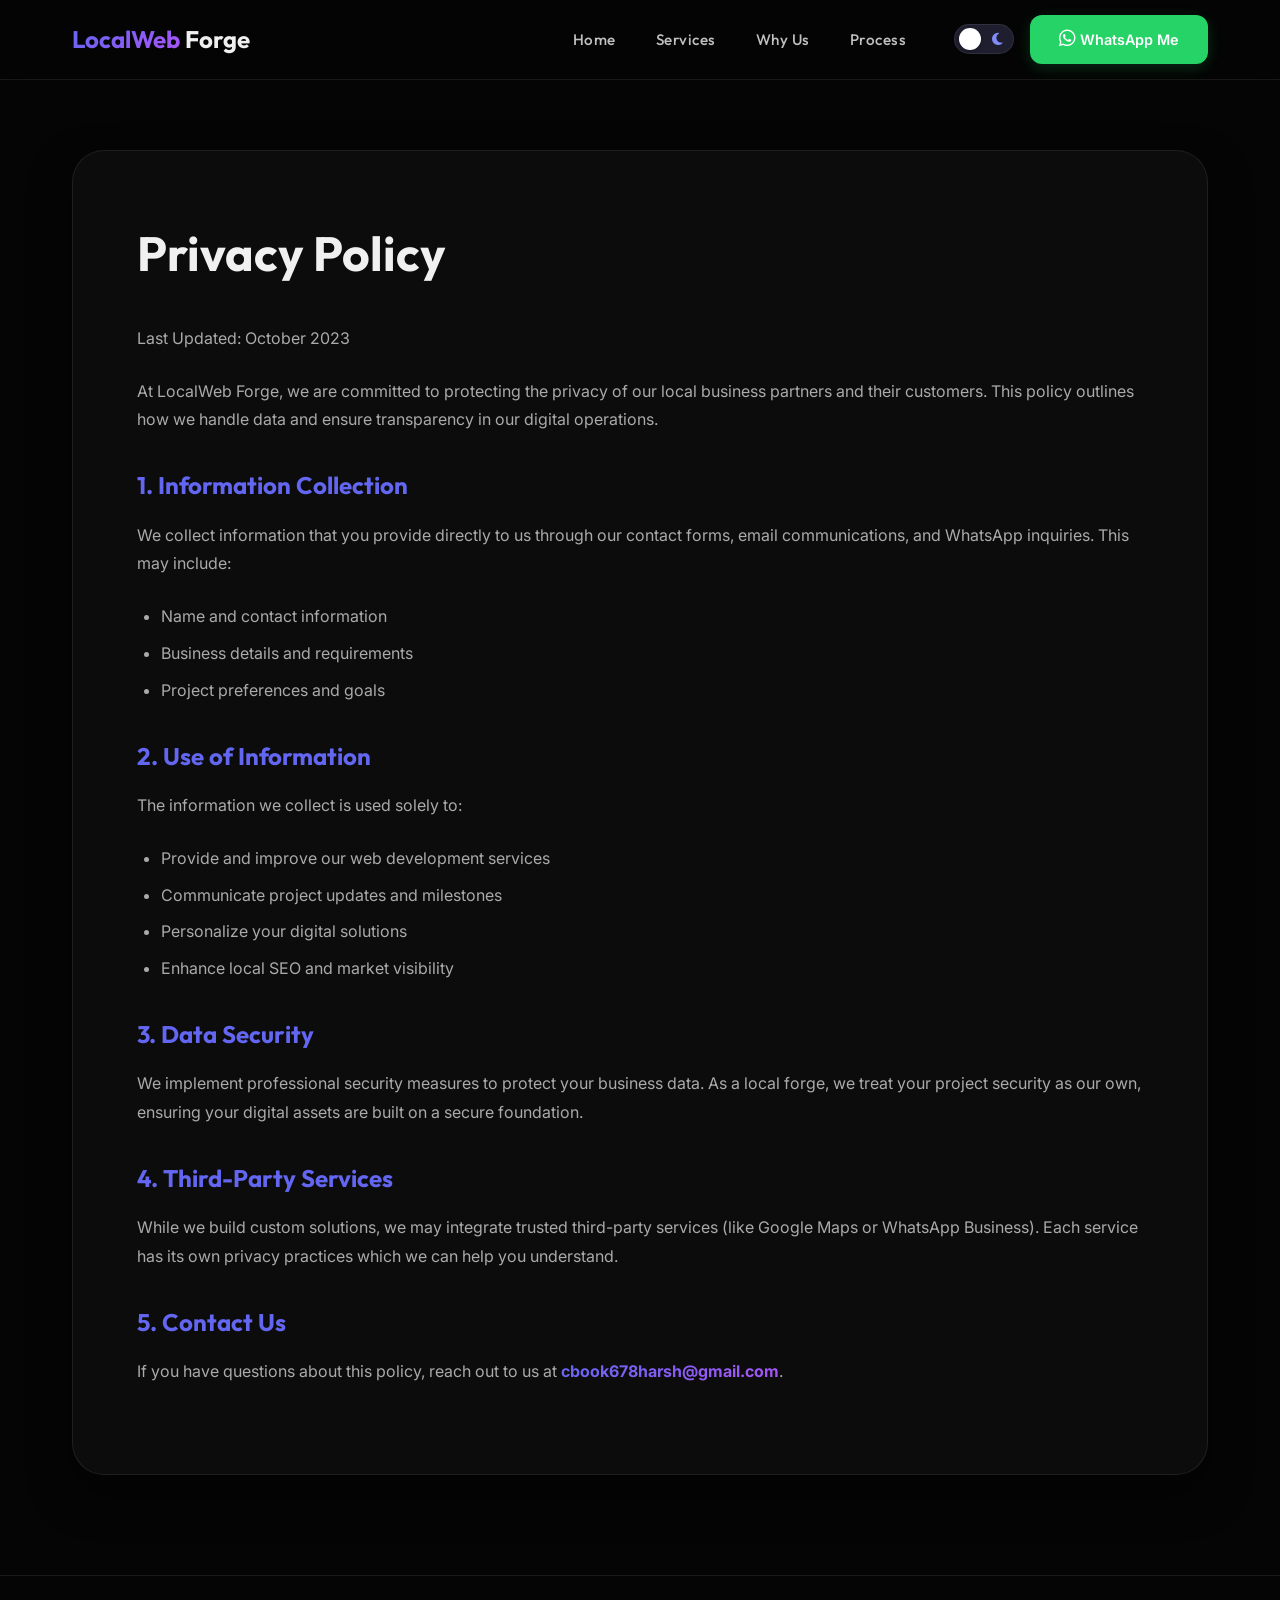
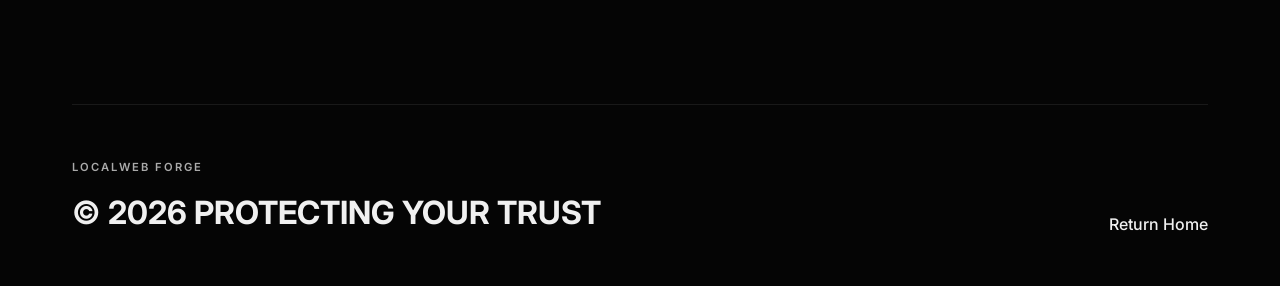
==== commit 78a7d214: "Add files via upload" ====
--- a/privacy.html
+++ b/privacy.html
@@ -20,6 +20,37 @@
     </style>
 </head>
 <body class="dark-theme">
+    <!-- Bird on Branch (Global Left) -->
+    <div class="bird-branch-container">
+        <svg viewBox="0 0 300 150" class="bird-svg">
+            <!-- Branch -->
+            <path class="branch-path" d="M0,70 Q100,50 180,90" stroke="#4d2911" stroke-width="10" fill="none" stroke-linecap="round" />
+            <path class="branch-path" d="M50,60 Q70,40 60,30" stroke="#4d2911" stroke-width="6" fill="none" stroke-linecap="round" />
+            <circle class="branch-path" cx="60" cy="30" r="5" fill="#22c55e" /> <!-- Leaf -->
+            
+            <!-- Bird Group -->
+            <g class="bird-group">
+                <!-- Wings -->
+                <path class="wing wing-left" d="M165,60 Q150,40 160,30" fill="#4f46e5" />
+                <path class="wing wing-right" d="M195,60 Q210,40 200,30" fill="#4f46e5" />
+                
+                <circle cx="180" cy="65" r="25" fill="#6366f1" /> <!-- Body -->
+                <circle cx="180" cy="35" r="20" fill="#6366f1" /> <!-- Head -->
+                <path d="M175,40 L185,40 L180,50 Z" fill="#f59e0b" /> <!-- Beak -->
+                
+                <!-- Eyes -->
+                <g class="eyes">
+                    <circle cx="172" cy="30" r="5" fill="white" />
+                    <circle cx="188" cy="30" r="5" fill="white" />
+                    <circle class="pupil left-pupil" cx="172" cy="30" r="2.5" fill="black" />
+                    <circle class="pupil right-pupil" cx="188" cy="30" r="2.5" fill="black" />
+                </g>
+
+                <!-- Feathers/Tail -->
+                <path d="M160,75 L150,90 L170,85 Z" fill="#4f46e5" />
+            </g>
+        </svg>
+    </div>
     <nav class="navbar">
         <div class="container navbar-content">
             <div class="logo">
--- a/style.css
+++ b/style.css
@@ -14,6 +14,7 @@
     --toggle-bg: #1e1e2e;
 }
 
+
 [data-theme="light"] {
     --bg-color: #f8fafc;
     --text-color: #0f172a;
@@ -334,11 +335,13 @@
     border-radius: 12px;
     text-decoration: none;
     font-weight: 600;
-    transition: transform 0.3s ease, box-shadow 0.3s ease;
+    transition: all 0.3s cubic-bezier(0.4, 0, 0.2, 1);
     display: inline-block;
     cursor: pointer;
     border: none;
     font-family: var(--font-body);
+    backdrop-filter: blur(8px);
+    -webkit-backdrop-filter: blur(8px);
 }
 
 .btn-primary {
@@ -348,19 +351,45 @@
 }
 
 .btn-primary:hover {
+    transform: translateY(-3px);
+    box-shadow: 0 8px 25px rgba(99, 102, 241, 0.5);
+    filter: brightness(1.1);
+}
+
+.btn-secondary {
+    background: rgba(255, 255, 255, 0.05);
+    color: white;
+    border: 1px solid rgba(255, 255, 255, 0.1);
+}
+
+.btn-secondary:hover {
+    background: rgba(255, 255, 255, 0.12);
+    border-color: rgba(255, 255, 255, 0.2);
+    transform: translateY(-3px);
+}
+
+.btn-outline {
+    background: rgba(255, 255, 255, 0.03);
+    color: white;
+    border: 1px solid rgba(255, 255, 255, 0.1);
+    backdrop-filter: blur(10px);
+}
+
+[data-theme="light"] .btn-outline {
+    background: rgba(15, 23, 42, 0.05);
+    color: var(--text-color);
+    border-color: rgba(15, 23, 42, 0.1);
+}
+
+.btn-outline:hover {
+    background: rgba(255, 255, 255, 0.1);
+    border-color: var(--accent-color);
     transform: translateY(-2px);
-    box-shadow: 0 6px 20px rgba(99, 102, 241, 0.4);
-}
-
-.btn-secondary {
-    background: var(--glass-bg);
-    color: white;
-    border: 1px solid var(--glass-border);
-}
-
-.btn-secondary:hover {
-    background: rgba(255, 255, 255, 0.08);
-    transform: translateY(-2px);
+}
+
+[data-theme="light"] .btn-outline:hover {
+    background: rgba(15, 23, 42, 0.1);
+    border-color: var(--accent-color);
 }
 
 /* Badge */
@@ -508,7 +537,16 @@
     display: flex;
     flex-direction: column;
     align-items: center;
-    gap: 1.25rem;
+    gap: 1.5rem;
+    width: 100%;
+}
+
+.main-cta-row {
+    display: flex;
+    gap: 1rem;
+    justify-content: center;
+    flex-wrap: wrap;
+    width: 100%;
 }
 
 .hero-btns .btn-primary {
@@ -540,6 +578,23 @@
     height: 2px;
     background: var(--primary-gradient);
     transition: width 0.3s ease;
+}
+
+.hero-btns .btn-outline {
+    animation: adaptiveBtnOutline 20s infinite linear;
+}
+
+@keyframes adaptiveBtnOutline {
+    0%, 15%, 85%, 100% { 
+        color: #050505; 
+        border-color: rgba(5, 5, 5, 0.2);
+        background: rgba(5, 5, 5, 0.05);
+    } /* Day */
+    30%, 70% { 
+        color: #ffffff; 
+        border-color: rgba(255, 255, 255, 0.1);
+        background: rgba(255, 255, 255, 0.03);
+    } /* Night */
 }
 
 .hero-btns .btn-secondary:hover {
@@ -1692,25 +1747,39 @@
         background: transparent; /* Seamless feel */
     }
 
-    .benefit-card {
-        padding: 2rem 1.5rem;
-        border-radius: 20px;
-    }
-
-    .service-card {
-        padding: 2.5rem 1.5rem;
-        border-radius: 20px;
+    .benefit-card, .service-card {
+        padding: 1.5rem;
+        border-radius: 16px;
+    }
+
+    .icon-container, .benefit-icon {
+        width: 50px;
+        height: 50px;
+        font-size: 1.2rem;
+        margin-bottom: 1rem;
+    }
+
+    .services, .about, .process, .pricing, .special-3d, .contact {
+        padding: 60px 0;
     }
 }
 
 /* Mobile (768px) */
 @media (max-width: 768px) {
     .section-header {
-        margin-bottom: 3rem;
+        margin-bottom: 2rem;
     }
 
     .section-header h2 {
-        font-size: 2rem;
+        font-size: 1.6rem;
+    }
+
+    .section-header p {
+        font-size: 0.9rem;
+    }
+
+    .services-grid {
+        gap: 1rem;
     }
 
     .benefit-grid {
@@ -1747,13 +1816,32 @@
     }
 
     .hero-content h1 {
-        font-size: 2rem;
+        font-size: 1.8rem;
+    }
+
+    .hero-content p {
+        font-size: 0.95rem;
+        margin-bottom: 1.5rem;
     }
 
     .hero-btns {
-        flex-direction: column;
         width: 100%;
         gap: 1rem;
+    }
+
+    .main-cta-row {
+        display: flex;
+        flex-direction: row; /* Keep them side-by-side */
+        width: 100%;
+        gap: 0.75rem;
+    }
+
+    .main-cta-row .btn {
+        flex: 1;
+        padding: 0.8rem 0.5rem;
+        font-size: 0.85rem;
+        white-space: nowrap;
+        text-align: center;
     }
 
     .btn {
@@ -1761,14 +1849,380 @@
         text-align: center;
     }
 
-    .logo {
-        font-size: 1.25rem;
-    }
-
     .about-cta-box {
-        flex-direction: column;
-        gap: 1.25rem;
+        flex-direction: row;
+        gap: 1rem;
+        justify-content: center;
+    }
+    
+    .cta-stat strong {
+        font-size: 1.5rem;
+    }
+}
+
+/* Hosting Duration Slider */
+.duration-selector-wrapper {
+    margin-top: 3rem;
+    max-width: 500px;
+    margin-left: auto;
+    margin-right: auto;
+    padding: 2rem;
+    background: var(--glass-bg);
+    border: 1px solid var(--glass-border);
+    border-radius: 24px;
+    backdrop-filter: blur(10px);
+}
+
+.duration-labels {
+    display: flex;
+    justify-content: space-between;
+    margin-bottom: 1rem;
+    padding: 0 5px;
+}
+
+.dur-label {
+    font-size: 0.9rem;
+    font-weight: 600;
+    color: var(--text-muted);
+}
+
+.duration-slider {
+    -webkit-appearance: none;
+    appearance: none;
+    width: 100%;
+    height: 8px;
+    background: rgba(99, 102, 241, 0.1);
+    border-radius: 10px;
+    outline: none;
+    transition: background 0.3s;
+    margin: 1.5rem 0;
+}
+
+.duration-slider::-webkit-slider-thumb {
+    -webkit-appearance: none;
+    appearance: none;
+    width: 24px;
+    height: 24px;
+    background: var(--primary-gradient);
+    border-radius: 50%;
+    cursor: pointer;
+    box-shadow: 0 0 15px rgba(99, 102, 241, 0.4);
+    border: 3px solid white;
+    transition: transform 0.2s ease;
+}
+
+.duration-slider::-webkit-slider-thumb:hover {
+    transform: scale(1.2);
+}
+
+.selected-duration-badge {
+    text-align: center;
+    font-weight: 700;
+    color: var(--accent-color);
+    font-size: 1.1rem;
+    margin-top: 0.5rem;
+}
+
+#current-duration-text {
+    color: var(--text-color);
+}
+
+.period {
+    font-size: 1.1rem;
+    font-weight: 400;
+    color: var(--text-muted);
+}
+.pricing {
+    padding: 100px 0;
+    position: relative;
+}
+
+.pricing-grid {
+    display: grid;
+    grid-template-columns: repeat(auto-fit, minmax(300px, 1fr));
+    gap: 2.5rem;
+    margin-top: 4rem;
+}
+
+.pricing-card {
+    background: var(--glass-bg);
+    border: 1px solid var(--glass-border);
+    padding: 3.5rem 2.5rem;
+    border-radius: 32px;
+    transition: all 0.4s ease;
+    position: relative;
+    display: flex;
+    flex-direction: column;
+    backdrop-filter: blur(10px);
+    -webkit-backdrop-filter: blur(10px);
+}
+
+.pricing-card.popular {
+    border-color: var(--accent-color);
+    transform: scale(1.05);
+    box-shadow: 0 20px 40px rgba(99, 102, 241, 0.15);
+}
+
+.pricing-card:hover {
+    transform: translateY(-10px);
+    background: rgba(255, 255, 255, 0.05);
+    border-color: var(--accent-color);
+}
+
+.pricing-card.popular:hover {
+    transform: translateY(-10px) scale(1.05);
+}
+
+.pricing-header {
+    margin-bottom: 2rem;
+    text-align: center;
+}
+
+.pricing-header h3 {
+    font-size: 1.5rem;
+    margin-bottom: 1rem;
+    font-family: var(--font-heading);
+}
+
+.price {
+    font-size: 3rem;
+    font-weight: 800;
+    color: var(--text-color);
+    margin-bottom: 1rem;
+}
+
+.price span {
+    font-size: 1rem;
+    color: var(--text-muted);
+    font-weight: 400;
+}
+
+.pricing-features {
+    list-style: none;
+    margin-bottom: 3rem;
+    flex-grow: 1;
+}
+
+.pricing-features li {
+    margin-bottom: 1rem;
+    display: flex;
+    align-items: center;
+    gap: 1rem;
+    font-size: 0.95rem;
+    color: var(--text-muted);
+}
+
+.pricing-features li i {
+    color: var(--accent-color);
+}
+
+/* 3D Special Section */
+.special-3d {
+    padding: 120px 0;
+    background: radial-gradient(circle at center, rgba(99, 102, 241, 0.15), transparent 70%);
+}
+
+.three-d-card {
+    background: linear-gradient(135deg, rgba(255, 255, 255, 0.05), rgba(255, 255, 255, 0.02));
+    border: 1px solid rgba(255, 255, 255, 0.1);
+    border-radius: 40px;
+    padding: 5rem 4rem;
+    display: grid;
+    grid-template-columns: 1fr 1fr;
+    gap: 4rem;
+    align-items: center;
+    position: relative;
+    overflow: hidden;
+    backdrop-filter: blur(20px);
+    -webkit-backdrop-filter: blur(20px);
+}
+
+.three-d-content h2 {
+    font-size: clamp(2.5rem, 6vw, 4rem);
+    font-family: var(--font-heading);
+    line-height: 1.1;
+    margin-bottom: 2rem;
+}
+
+.three-d-content p {
+    font-size: 1.25rem;
+    color: var(--text-muted);
+    margin-bottom: 3rem;
+    max-width: 500px;
+}
+
+.three-d-visual {
+    position: relative;
+    height: 400px;
+    display: flex;
+    justify-content: center;
+    align-items: center;
+}
+
+.floating-cube {
+    width: 200px;
+    height: 200px;
+    background: var(--primary-gradient);
+    border-radius: 30px;
+    box-shadow: 0 0 50px rgba(99, 102, 241, 0.5);
+    animation: cubeFloat 6s ease-in-out infinite alternate, cubeRotate 10s linear infinite;
+}
+
+@keyframes cubeFloat {
+    from { transform: translateY(-20px); }
+    to { transform: translateY(20px); }
+}
+
+@keyframes cubeRotate {
+    0% { transform: rotate(0deg) scale(1); }
+    50% { transform: rotate(180deg) scale(1.1); }
+    100% { transform: rotate(360deg) scale(1); }
+}
+
+.three-d-badge {
+    position: absolute;
+    top: 2rem;
+    right: 2rem;
+    background: rgba(255, 215, 0, 0.1);
+    color: #ffd700;
+    padding: 0.5rem 1.5rem;
+    border-radius: 50px;
+    font-weight: 700;
+    border: 1px solid rgba(255, 215, 0, 0.2);
+    letter-spacing: 1px;
+}
+
+@media (max-width: 992px) {
+    .three-d-card {
+        grid-template-columns: 1fr;
         text-align: center;
-        align-items: center;
-    }
-}
+        padding: 4rem 2rem;
+    }
+    .three-d-content p {
+        margin: 0 auto 3rem;
+    }
+    .pricing-card.popular {
+        transform: scale(1);
+    }
+    .pricing-card.popular:hover {
+        transform: translateY(-10px);
+    }
+}
+@media (max-width: 768px) {
+    .inclusion-grid {
+        grid-template-columns: 1fr 1fr !important;
+        gap: 1rem !important;
+    }
+    
+    .inclusion-box {
+        padding: 1.5rem !important;
+    }
+}
+
+@media (max-width: 480px) {
+    .inclusion-grid {
+        grid-template-columns: 1fr !important;
+    }
+
+}
+
+/* Bird on Branch Styles */
+.bird-branch-container {
+    position: fixed;
+    left: -300px;
+    top: 50%;
+    transform: translateY(-50%);
+    width: 250px;
+    height: auto;
+    z-index: 1000;
+    pointer-events: none;
+    filter: drop-shadow(0 10px 15px rgba(0,0,0,0.2));
+    transition: left 1.2s cubic-bezier(0.4, 0, 0.2, 1), 
+                right 1.2s cubic-bezier(0.4, 0, 0.2, 1),
+                opacity 0.4s ease;
+}
+
+.bird-branch-container.flying {
+    transition: left 1.2s cubic-bezier(0.4, 0, 0.2, 1), 
+                right 1.2s cubic-bezier(0.4, 0, 0.2, 1);
+}
+
+.bird-branch-container.flying .branch-path {
+    opacity: 0;
+    transition: opacity 0.2s ease;
+}
+
+.wing {
+    display: none; /* Only show while flying */
+    transform-origin: center;
+}
+
+.bird-branch-container.flying .wing {
+    display: block;
+    animation: wingFlap 0.2s ease-in-out infinite alternate;
+}
+
+@keyframes wingFlap {
+    0% { transform: scaleY(1); }
+    100% { transform: scaleY(0.2); }
+}
+
+.bird-branch-container.on-right {
+    left: auto;
+    right: -300px;
+}
+
+.bird-branch-container.visible {
+    left: 0;
+}
+
+.bird-branch-container.visible.on-right {
+    left: auto;
+    right: 0;
+}
+
+.bird-branch-container.on-right .bird-svg {
+    transform: scaleX(-1);
+}
+
+[data-theme="light"] .bird-branch-container {
+    filter: drop-shadow(0 5px 10px rgba(0,0,0,0.05));
+}
+
+.bird-svg {
+    width: 100%;
+    height: auto;
+    overflow: visible;
+}
+
+.bird-group {
+    transform-origin: 180px 80px;
+    animation: birdBreathe 4s ease-in-out infinite;
+}
+
+@keyframes birdBreathe {
+    0%, 100% { transform: translateY(0); }
+    50% { transform: translateY(-5px); }
+}
+
+.pupil {
+    transition: transform 0.1s ease-out;
+}
+
+@media (max-width: 1200px) {
+    .bird-branch-container {
+        width: 180px;
+        opacity: 1; /* Keep full colors */
+    }
+}
+
+@media (max-width: 768px) {
+    .bird-branch-container {
+        width: 130px; /* Precise sizing for mobile */
+        opacity: 1;
+        user-select: none;
+        -webkit-user-select: none;
+        -webkit-tap-highlight-color: transparent;
+        filter: drop-shadow(0 5px 8px rgba(0,0,0,0.15));
+    }
+}
